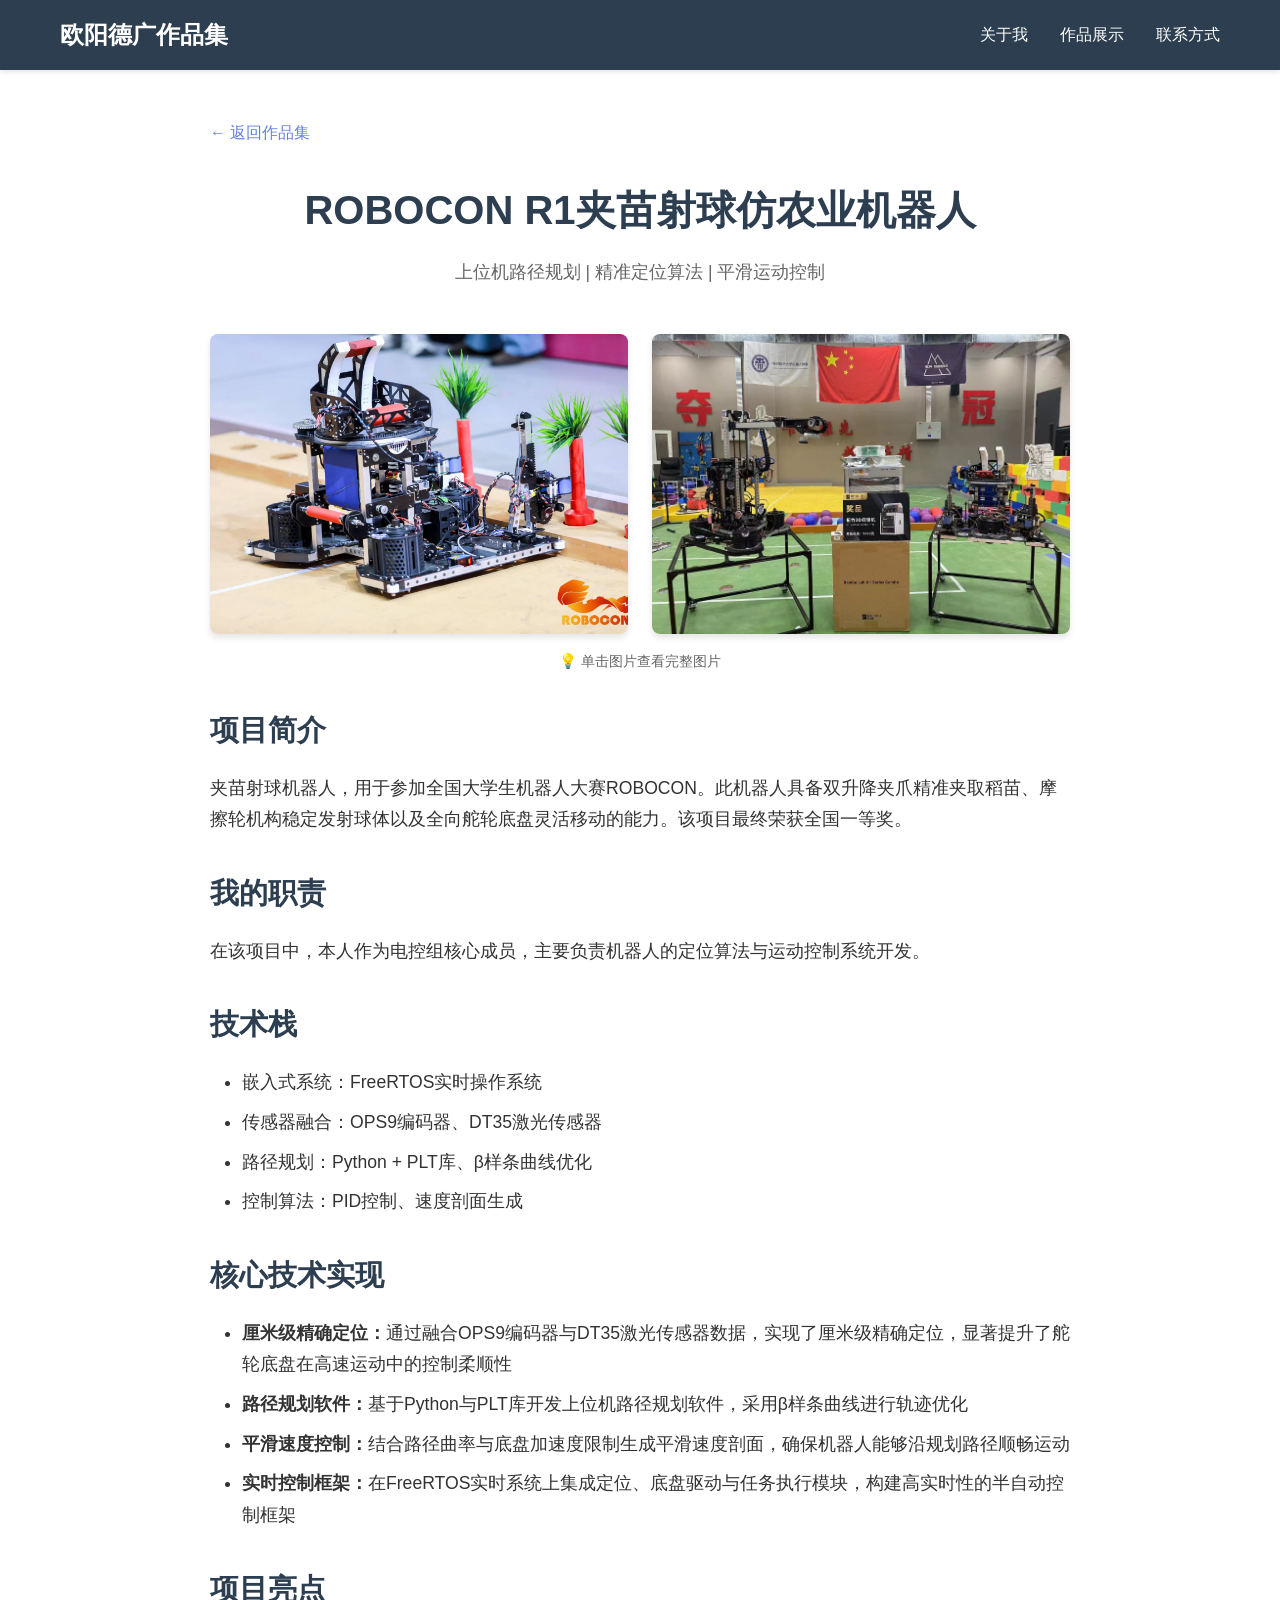
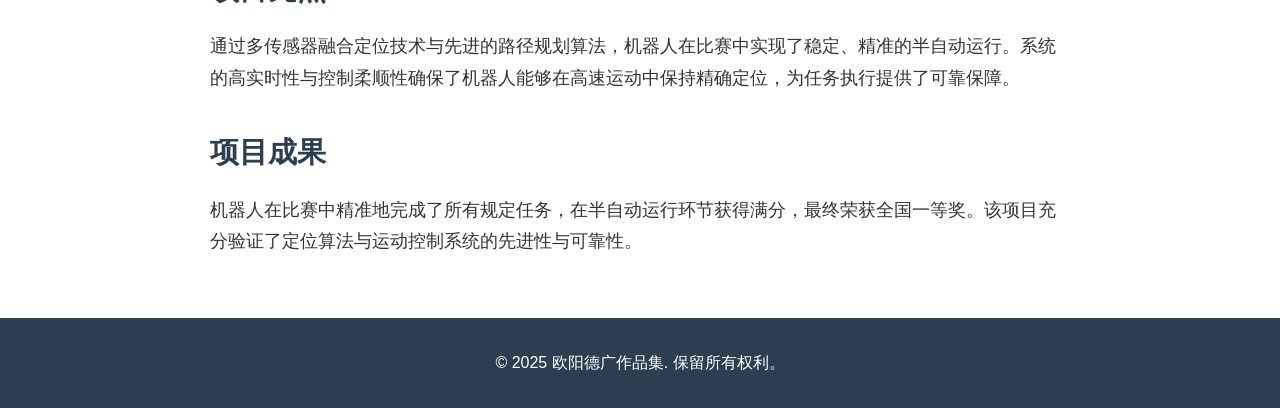
==== projects/project1.html @ c7eedfe2 "Initial commit: Portfolio website" ====
<!DOCTYPE html>
<html lang="zh-CN">
<head>
    <meta charset="UTF-8">
    <meta name="viewport" content="width=device-width, initial-scale=1.0">
    <title>ROBOCON R1夹苗射球仿农业机器人 - 欧阳德广作品集</title>
    <link rel="stylesheet" href="../style.css">
    <style>
        .project-detail {
            max-width: 900px;
            margin: 120px auto 60px;
            padding: 0 20px;
        }
        .project-header {
            text-align: center;
            margin-bottom: 3rem;
        }
        .project-header h1 {
            font-size: 2.5rem;
            color: #2c3e50;
            margin-bottom: 1rem;
        }
        .project-meta {
            color: #666;
            font-size: 1.1rem;
        }
        .project-image {
            width: 100%;
            border-radius: 8px;
            margin: 2rem 0;
            box-shadow: 0 4px 6px rgba(0,0,0,0.1);
        }
        .project-content {
            line-height: 1.8;
            font-size: 1.1rem;
        }
        .project-content h2 {
            color: #2c3e50;
            margin: 2rem 0 1rem;
            font-size: 1.8rem;
        }
        .project-content ul {
            margin: 1rem 0;
            padding-left: 2rem;
        }
        .project-content li {
            margin: 0.5rem 0;
        }
        .project-links {
            display: flex;
            gap: 1rem;
            margin: 2rem 0;
            flex-wrap: wrap;
        }
        .btn {
            display: inline-block;
            padding: 0.8rem 1.5rem;
            background: #667eea;
            color: white;
            text-decoration: none;
            border-radius: 5px;
            transition: background 0.3s;
        }
        .btn:hover {
            background: #764ba2;
        }
        .btn-secondary {
            background: #2c3e50;
        }
        .btn-secondary:hover {
            background: #34495e;
        }
        .back-link {
            display: inline-block;
            margin-bottom: 2rem;
            color: #667eea;
            text-decoration: none;
        }
        .back-link:hover {
            text-decoration: underline;
        }
    </style>
</head>
<body>
    <header>
        <nav>
            <h1>欧阳德广作品集</h1>
            <ul>
                <li><a href="../index.html#about">关于我</a></li>
                <li><a href="../index.html#portfolio">作品展示</a></li>
                <li><a href="../index.html#contact">联系方式</a></li>
            </ul>
        </nav>
    </header>

    <div class="project-detail">
        <a href="../index.html#portfolio" class="back-link">← 返回作品集</a>
        
        <div class="project-header">
            <h1>ROBOCON R1夹苗射球仿农业机器人</h1>
            <p class="project-meta">上位机路径规划 | 精准定位算法 | 平滑运动控制</p>
        </div>

        <div class="image-grid">
            <img src="../images/project1-1.jpg" alt="ROBOCON R1机器人整体">
            <img src="../images/project1-2.jpg" alt="ROBOCON R1机器人细节">
        </div>
        <p class="image-tip">💡 单击图片查看完整图片</p>

        <div class="project-content">
            <h2>项目简介</h2>
            <p>夹苗射球机器人，用于参加全国大学生机器人大赛ROBOCON。此机器人具备双升降夹爪精准夹取稻苗、摩擦轮机构稳定发射球体以及全向舵轮底盘灵活移动的能力。该项目最终荣获全国一等奖。</p>

            <h2>我的职责</h2>
            <p>在该项目中，本人作为电控组核心成员，主要负责机器人的定位算法与运动控制系统开发。</p>

            <h2>技术栈</h2>
            <ul>
                <li>嵌入式系统：FreeRTOS实时操作系统</li>
                <li>传感器融合：OPS9编码器、DT35激光传感器</li>
                <li>路径规划：Python + PLT库、β样条曲线优化</li>
                <li>控制算法：PID控制、速度剖面生成</li>
            </ul>

            <h2>核心技术实现</h2>
            <ul>
                <li><strong>厘米级精确定位：</strong>通过融合OPS9编码器与DT35激光传感器数据，实现了厘米级精确定位，显著提升了舵轮底盘在高速运动中的控制柔顺性</li>
                <li><strong>路径规划软件：</strong>基于Python与PLT库开发上位机路径规划软件，采用β样条曲线进行轨迹优化</li>
                <li><strong>平滑速度控制：</strong>结合路径曲率与底盘加速度限制生成平滑速度剖面，确保机器人能够沿规划路径顺畅运动</li>
                <li><strong>实时控制框架：</strong>在FreeRTOS实时系统上集成定位、底盘驱动与任务执行模块，构建高实时性的半自动控制框架</li>
            </ul>

            <h2>项目亮点</h2>
            <p>通过多传感器融合定位技术与先进的路径规划算法，机器人在比赛中实现了稳定、精准的半自动运行。系统的高实时性与控制柔顺性确保了机器人能够在高速运动中保持精确定位，为任务执行提供了可靠保障。</p>

            <h2>项目成果</h2>
            <p>机器人在比赛中精准地完成了所有规定任务，在半自动运行环节获得满分，最终荣获全国一等奖。该项目充分验证了定位算法与运动控制系统的先进性与可靠性。</p>
        </div>
    </div>

    <footer>
        <p>&copy; 2025 欧阳德广作品集. 保留所有权利。</p>
    </footer>

    <script src="../script.js"></script>
</body>
</html>
---- style.css ----
* {
    margin: 0;
    padding: 0;
    box-sizing: border-box;
}

body {
    font-family: 'Segoe UI', Tahoma, Geneva, Verdana, sans-serif;
    line-height: 1.6;
    color: #333;
}

.container {
    max-width: 1200px;
    margin: 0 auto;
    padding: 0 20px;
}

/* 导航栏 */
header {
    background: #2c3e50;
    color: white;
    padding: 1rem 0;
    position: fixed;
    width: 100%;
    top: 0;
    z-index: 1000;
    box-shadow: 0 2px 5px rgba(0,0,0,0.1);
}

nav {
    max-width: 1200px;
    margin: 0 auto;
    padding: 0 20px;
    display: flex;
    justify-content: space-between;
    align-items: center;
}

nav h1 {
    font-size: 1.5rem;
}

nav ul {
    display: flex;
    list-style: none;
    gap: 2rem;
}

nav a {
    color: white;
    text-decoration: none;
    transition: color 0.3s;
}

nav a:hover {
    color: #3498db;
}

/* 首页横幅 */
#hero {
    background: linear-gradient(135deg, #667eea 0%, #764ba2 100%);
    color: white;
    padding: 150px 20px 100px;
    text-align: center;
    margin-top: 60px;
}

.hero-content h2 {
    font-size: 3rem;
    margin-bottom: 1rem;
}

.hero-content p {
    font-size: 1.5rem;
}

/* 各个部分 */
section {
    padding: 80px 20px;
}

section h2 {
    font-size: 2.5rem;
    margin-bottom: 2rem;
    text-align: center;
    color: #2c3e50;
}

#about {
    background: #f8f9fa;
}

.about-content {
    max-width: 900px;
    margin: 0 auto;
}

.about-text {
    max-width: 800px;
    margin: 0 auto;
    text-align: left;
}

.about-text p {
    font-size: 1.1rem;
    line-height: 2;
    margin-bottom: 1rem;
    color: #333;
}

.about-content .intro {
    font-size: 1.2rem;
    text-align: center;
    margin-bottom: 3rem;
    color: #2c3e50;
    line-height: 1.8;
}

.about-content h3 {
    font-size: 1.8rem;
    color: #2c3e50;
    margin: 2rem 0 1.5rem;
    text-align: center;
}

.skills-list {
    list-style: none;
    padding: 0;
}

.skills-list li {
    background: white;
    padding: 1.2rem 1.5rem;
    margin: 1rem 0;
    border-radius: 8px;
    box-shadow: 0 2px 4px rgba(0,0,0,0.1);
    line-height: 1.8;
    transition: transform 0.3s, box-shadow 0.3s;
}

.skills-list li:hover {
    transform: translateX(5px);
    box-shadow: 0 4px 8px rgba(0,0,0,0.15);
}

.skills-list strong {
    color: #667eea;
    font-size: 1.1rem;
}

/* 作品网格 */
.portfolio-grid {
    display: grid;
    grid-template-columns: repeat(auto-fit, minmax(300px, 1fr));
    gap: 2rem;
    margin-top: 2rem;
}

.portfolio-item {
    background: white;
    border-radius: 8px;
    overflow: hidden;
    box-shadow: 0 4px 6px rgba(0,0,0,0.1);
    transition: transform 0.3s, box-shadow 0.3s;
    text-decoration: none;
    color: inherit;
    display: block;
}

.portfolio-item:hover {
    transform: translateY(-5px);
    box-shadow: 0 8px 12px rgba(0,0,0,0.2);
}

.portfolio-item img {
    width: 100%;
    height: 250px;
    object-fit: cover;
}

.portfolio-item h3 {
    padding: 1rem;
    color: #2c3e50;
}

.portfolio-item p {
    padding: 0 1rem 1rem;
    color: #666;
}

/* 联系部分 */
#contact {
    background: #f8f9fa;
    text-align: center;
}

#contact p {
    font-size: 1.2rem;
    margin: 1rem 0;
}

/* 页脚 */
footer {
    background: #2c3e50;
    color: white;
    text-align: center;
    padding: 2rem;
}

/* 图片网格布局 */
.image-grid {
    display: grid;
    grid-template-columns: repeat(2, 1fr);
    gap: 1.5rem;
    margin: 2rem 0;
}

.image-grid img {
    width: 100%;
    height: 300px;
    object-fit: cover;
    border-radius: 8px;
    box-shadow: 0 4px 6px rgba(0,0,0,0.1);
    transition: transform 0.3s;
    cursor: pointer;
}

.image-grid img:hover {
    transform: scale(1.02);
}

.image-tip {
    text-align: center;
    color: #666;
    font-size: 0.9rem;
    margin-top: -1rem;
    margin-bottom: 2rem;
}

/* 图片灯箱效果 */
.lightbox {
    display: none;
    position: fixed;
    z-index: 9999;
    top: 0;
    left: 0;
    width: 100%;
    height: 100%;
    background-color: rgba(0, 0, 0, 0.9);
    justify-content: center;
    align-items: center;
}

.lightbox.active {
    display: flex;
}

.lightbox img {
    max-width: 90%;
    max-height: 90%;
    object-fit: contain;
    border-radius: 8px;
    box-shadow: 0 0 30px rgba(255,255,255,0.3);
}

.lightbox-close {
    position: absolute;
    top: 20px;
    right: 40px;
    color: white;
    font-size: 40px;
    font-weight: bold;
    cursor: pointer;
    transition: color 0.3s;
}

.lightbox-close:hover {
    color: #ccc;
}

/* 响应式设计 */
@media (max-width: 768px) {
    nav {
        flex-direction: column;
        gap: 1rem;
    }
    
    nav ul {
        gap: 1rem;
    }
    
    .hero-content h2 {
        font-size: 2rem;
    }
    
    .hero-content p {
        font-size: 1.2rem;
    }
    
    section h2 {
        font-size: 2rem;
    }
    
    .image-grid {
        grid-template-columns: 1fr;
    }
}
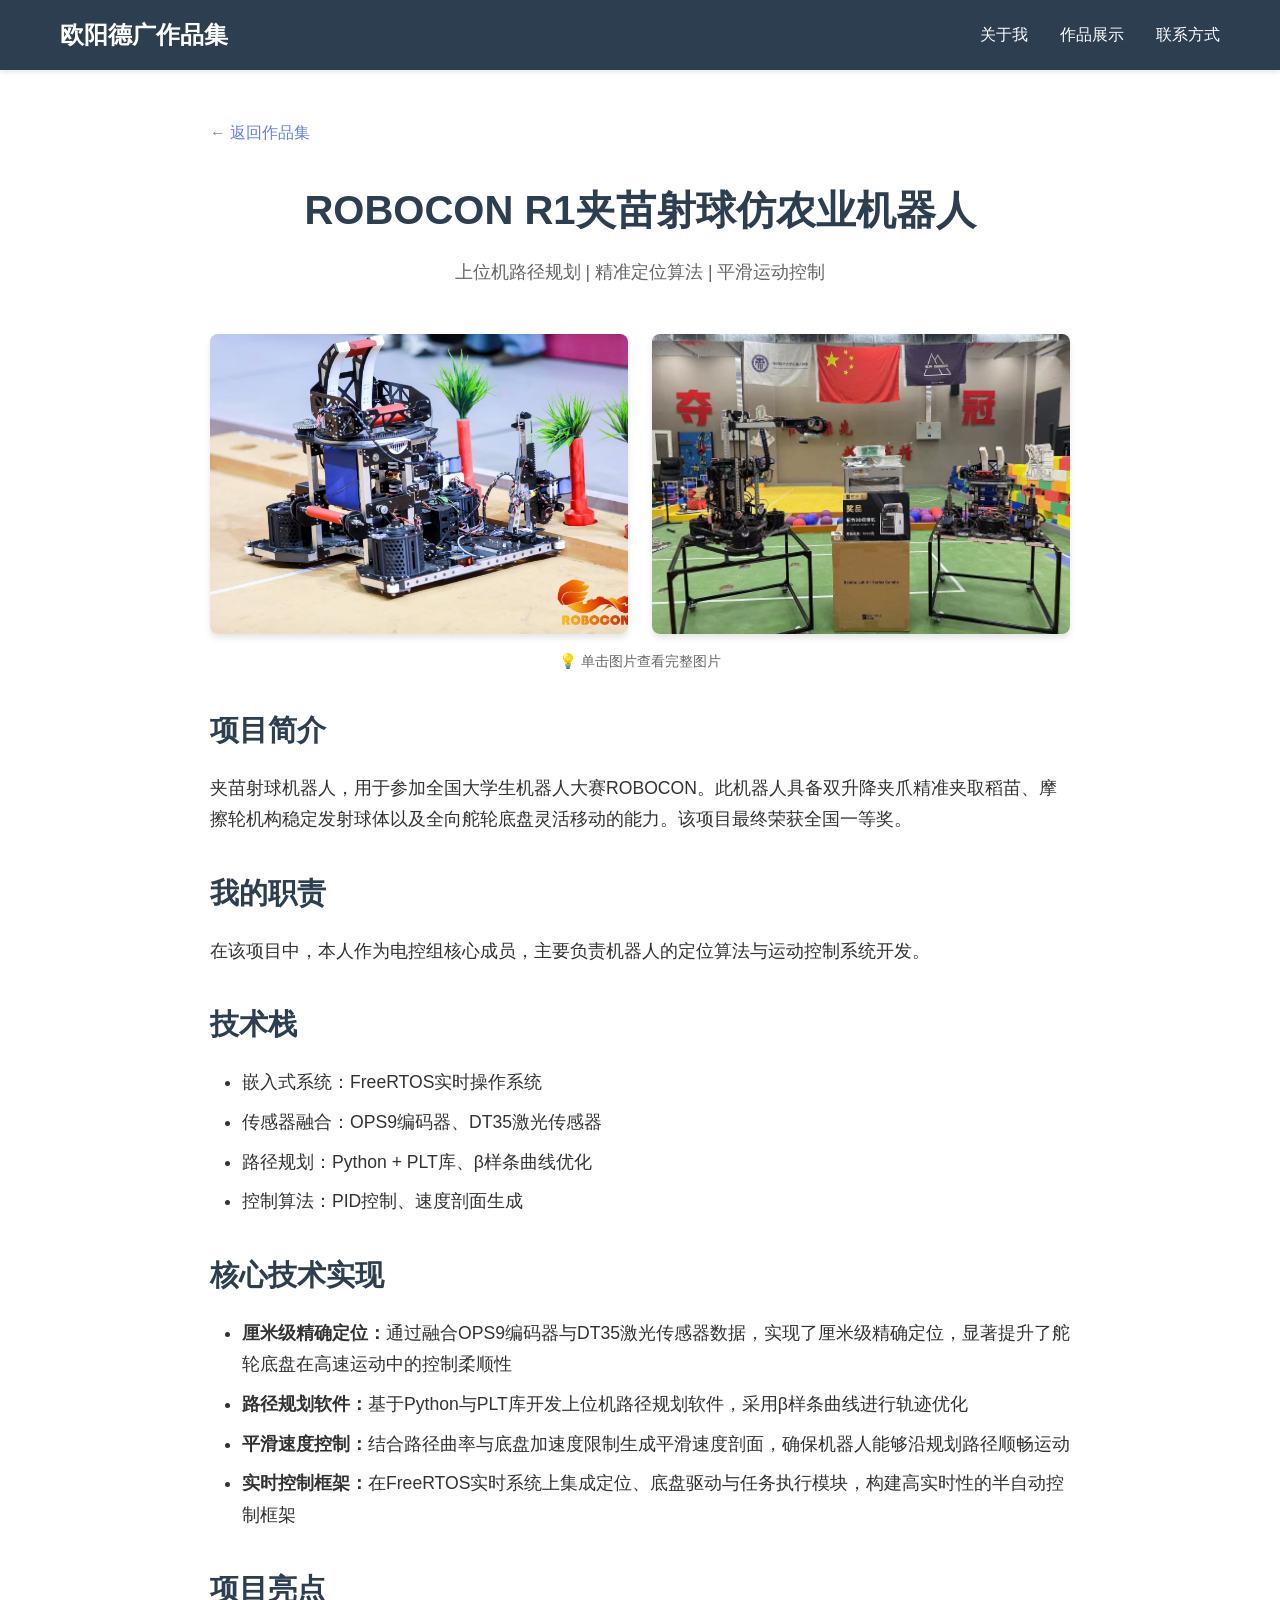
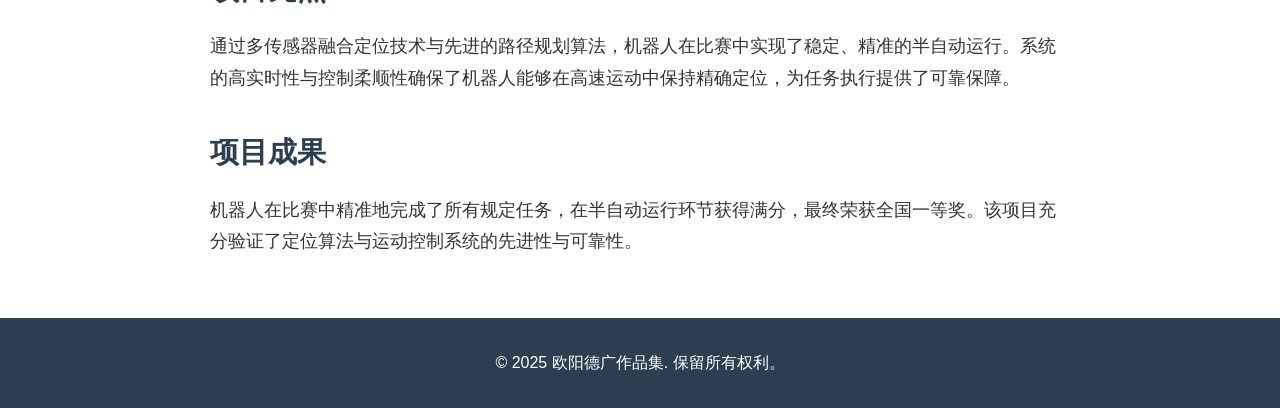
==== commit 452ae904: "优化图片加载体验：缩略图模糊占位+渐进式加载 - 生成极小缩略图(~1KB)作为模糊占位图，页面瞬间可见 - 添加IntersectionObserver实现原图懒加载，加载完自动清晰过渡 - 兼容灯" ====
--- a/projects/project1.html
+++ b/projects/project1.html
@@ -102,8 +102,8 @@
         </div>
 
         <div class="image-grid">
-            <img src="../images/project1-1.jpg" alt="ROBOCON R1机器人整体">
-            <img src="../images/project1-2.jpg" alt="ROBOCON R1机器人细节">
+            <img src="../images/thumbs/project1-1.jpg" data-src="../images/project1-1.jpg" alt="ROBOCON R1机器人整体">
+            <img src="../images/thumbs/project1-2.jpg" data-src="../images/project1-2.jpg" alt="ROBOCON R1机器人细节">
         </div>
         <p class="image-tip">💡 单击图片查看完整图片</p>
 
--- a/style.css
+++ b/style.css
@@ -177,6 +177,12 @@
     width: 100%;
     height: 250px;
     object-fit: cover;
+    filter: blur(20px);
+    transition: filter 0.5s ease;
+}
+
+.portfolio-item img.loaded {
+    filter: blur(0);
 }
 
 .portfolio-item h3 {
@@ -222,8 +228,13 @@
     object-fit: cover;
     border-radius: 8px;
     box-shadow: 0 4px 6px rgba(0,0,0,0.1);
-    transition: transform 0.3s;
+    transition: transform 0.3s, filter 0.5s ease;
     cursor: pointer;
+    filter: blur(20px);
+}
+
+.image-grid img.loaded {
+    filter: blur(0);
 }
 
 .image-grid img:hover {
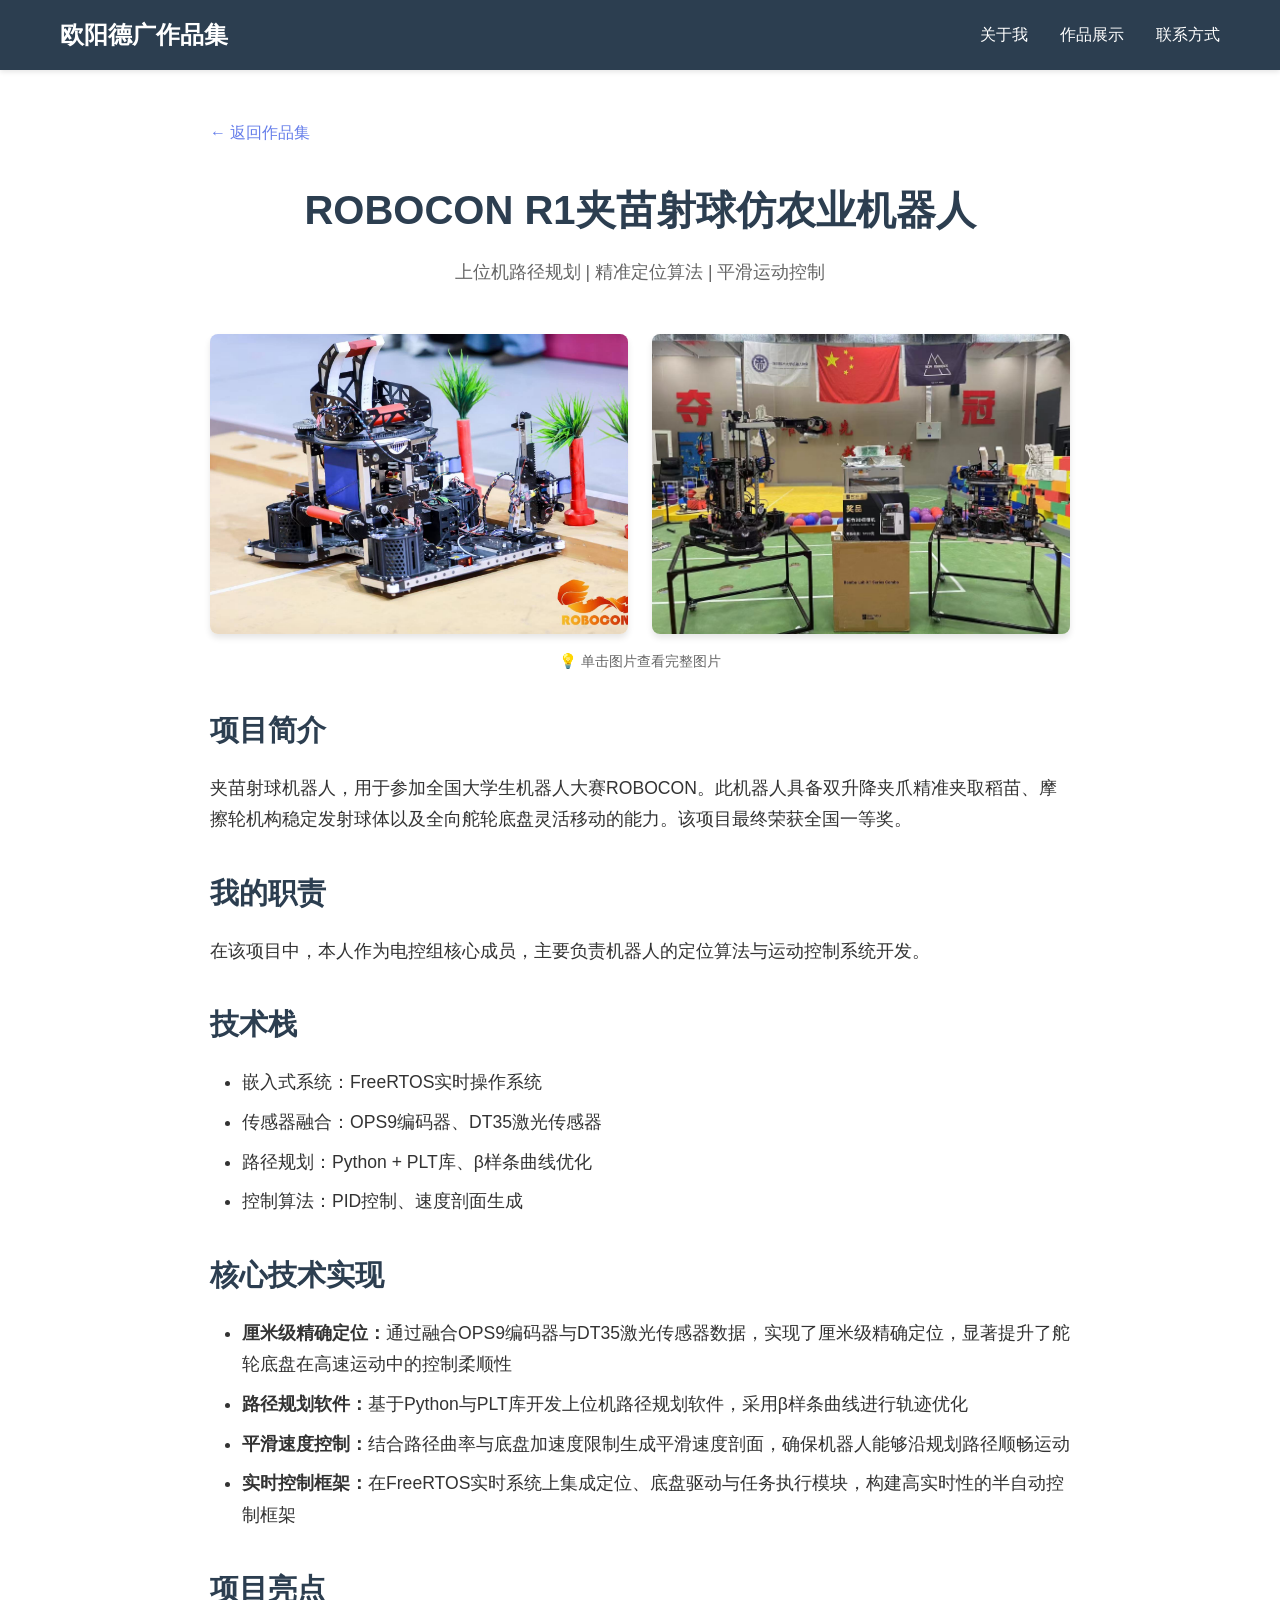
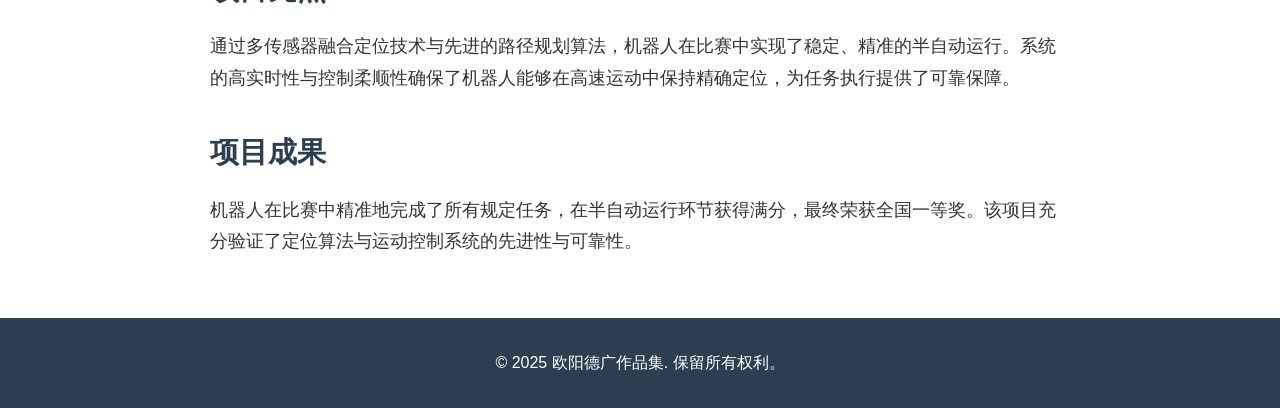
==== commit b7877136: "Revert "优化图片加载体验：缩略图模糊占位+渐进式加载" This reverts commit 452ae90467ed26a8fbcc5485ecc4e892fc023e94." ====
--- a/projects/project1.html
+++ b/projects/project1.html
@@ -102,8 +102,8 @@
         </div>
 
         <div class="image-grid">
-            <img src="../images/thumbs/project1-1.jpg" data-src="../images/project1-1.jpg" alt="ROBOCON R1机器人整体">
-            <img src="../images/thumbs/project1-2.jpg" data-src="../images/project1-2.jpg" alt="ROBOCON R1机器人细节">
+            <img src="../images/project1-1.jpg" alt="ROBOCON R1机器人整体" loading="lazy">
+            <img src="../images/project1-2.jpg" alt="ROBOCON R1机器人细节" loading="lazy">
         </div>
         <p class="image-tip">💡 单击图片查看完整图片</p>
 
--- a/style.css
+++ b/style.css
@@ -177,12 +177,6 @@
     width: 100%;
     height: 250px;
     object-fit: cover;
-    filter: blur(20px);
-    transition: filter 0.5s ease;
-}
-
-.portfolio-item img.loaded {
-    filter: blur(0);
 }
 
 .portfolio-item h3 {
@@ -228,13 +222,8 @@
     object-fit: cover;
     border-radius: 8px;
     box-shadow: 0 4px 6px rgba(0,0,0,0.1);
-    transition: transform 0.3s, filter 0.5s ease;
+    transition: transform 0.3s;
     cursor: pointer;
-    filter: blur(20px);
-}
-
-.image-grid img.loaded {
-    filter: blur(0);
 }
 
 .image-grid img:hover {
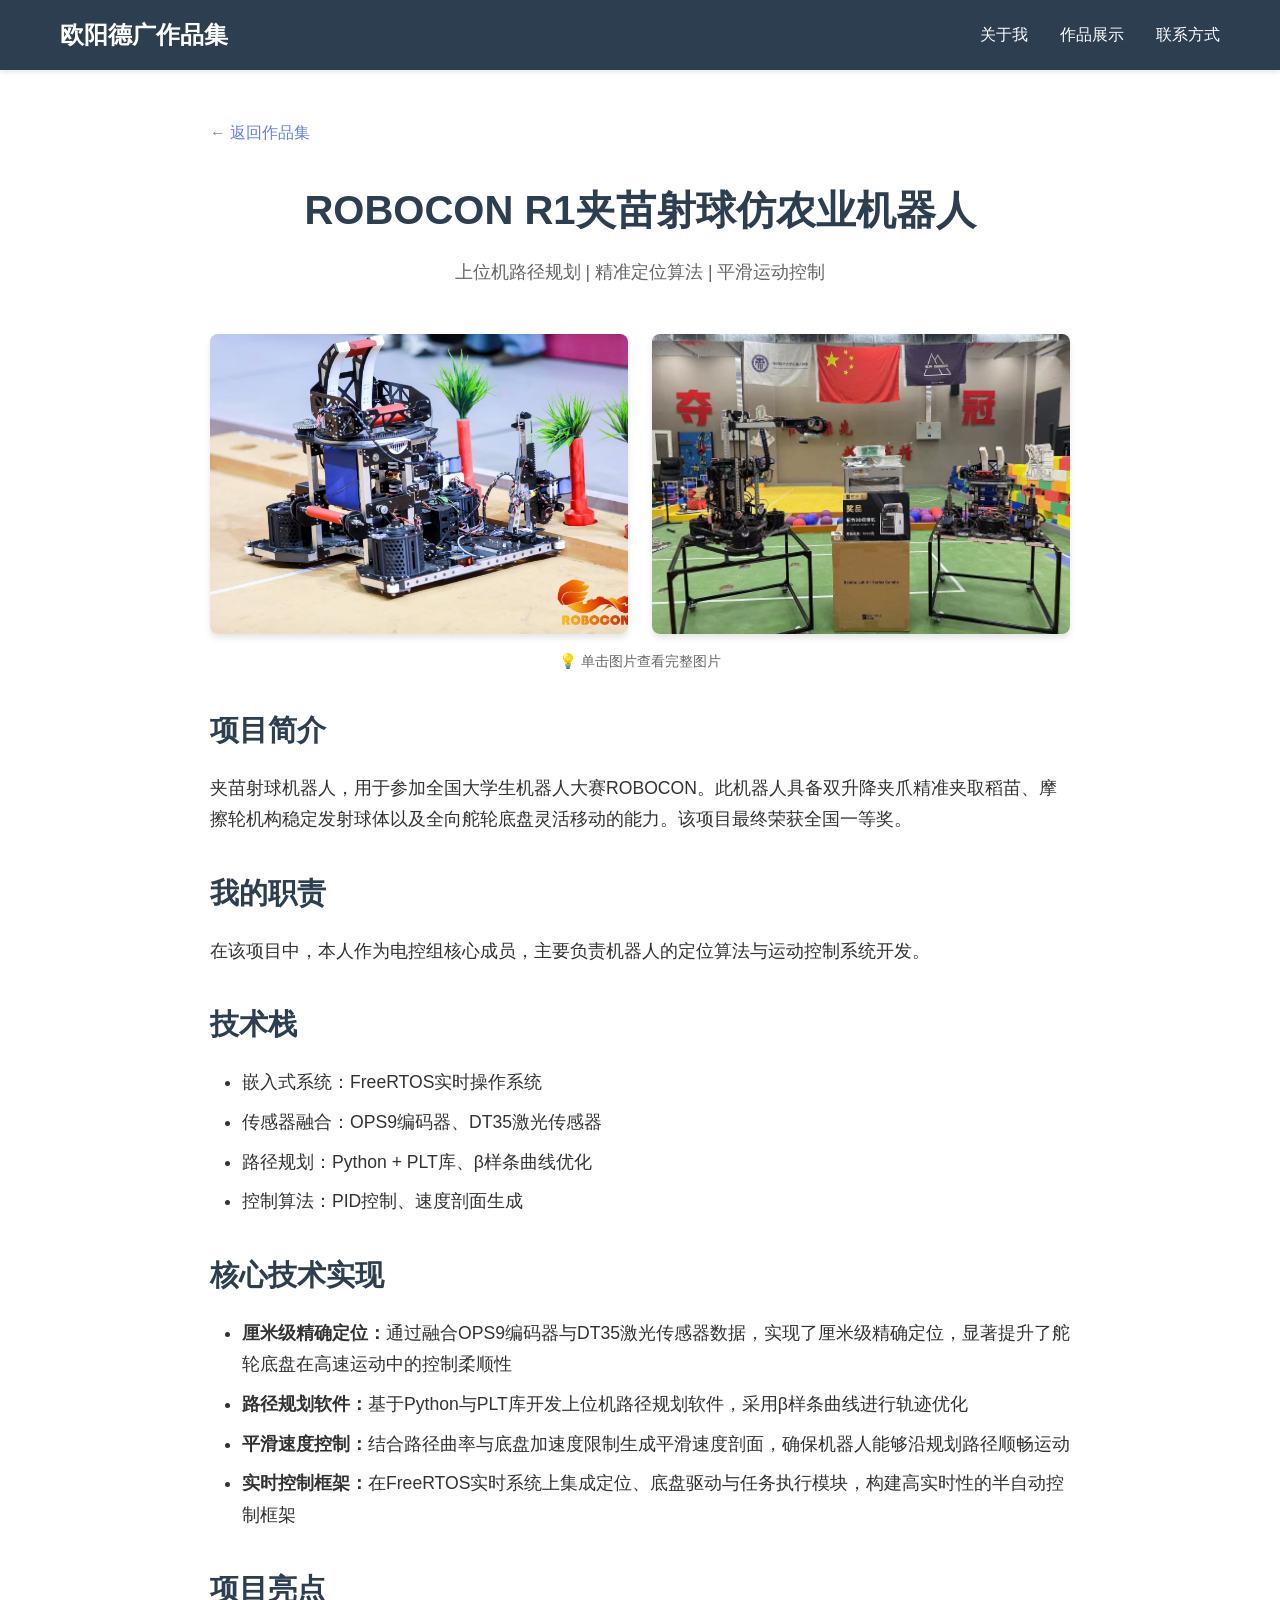
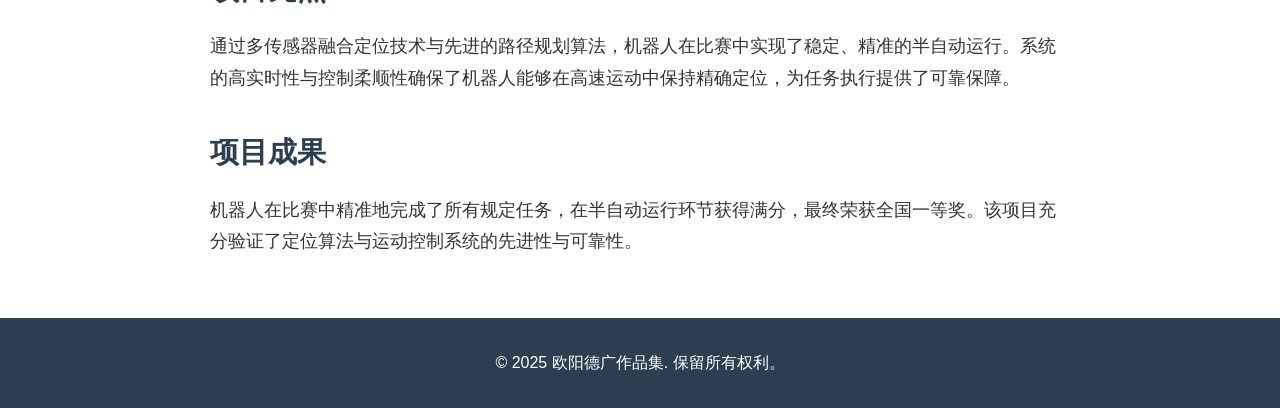
==== commit 5d764861: "Reapply "优化图片加载体验：缩略图模糊占位+渐进式加载" This reverts commit b78771361c474a7b676c1c1cde4df6ec8b27d2b0." ====
--- a/projects/project1.html
+++ b/projects/project1.html
@@ -102,8 +102,8 @@
         </div>
 
         <div class="image-grid">
-            <img src="../images/project1-1.jpg" alt="ROBOCON R1机器人整体" loading="lazy">
-            <img src="../images/project1-2.jpg" alt="ROBOCON R1机器人细节" loading="lazy">
+            <img src="../images/thumbs/project1-1.jpg" data-src="../images/project1-1.jpg" alt="ROBOCON R1机器人整体">
+            <img src="../images/thumbs/project1-2.jpg" data-src="../images/project1-2.jpg" alt="ROBOCON R1机器人细节">
         </div>
         <p class="image-tip">💡 单击图片查看完整图片</p>
 
--- a/style.css
+++ b/style.css
@@ -177,6 +177,12 @@
     width: 100%;
     height: 250px;
     object-fit: cover;
+    filter: blur(20px);
+    transition: filter 0.5s ease;
+}
+
+.portfolio-item img.loaded {
+    filter: blur(0);
 }
 
 .portfolio-item h3 {
@@ -222,8 +228,13 @@
     object-fit: cover;
     border-radius: 8px;
     box-shadow: 0 4px 6px rgba(0,0,0,0.1);
-    transition: transform 0.3s;
+    transition: transform 0.3s, filter 0.5s ease;
     cursor: pointer;
+    filter: blur(20px);
+}
+
+.image-grid img.loaded {
+    filter: blur(0);
 }
 
 .image-grid img:hover {
